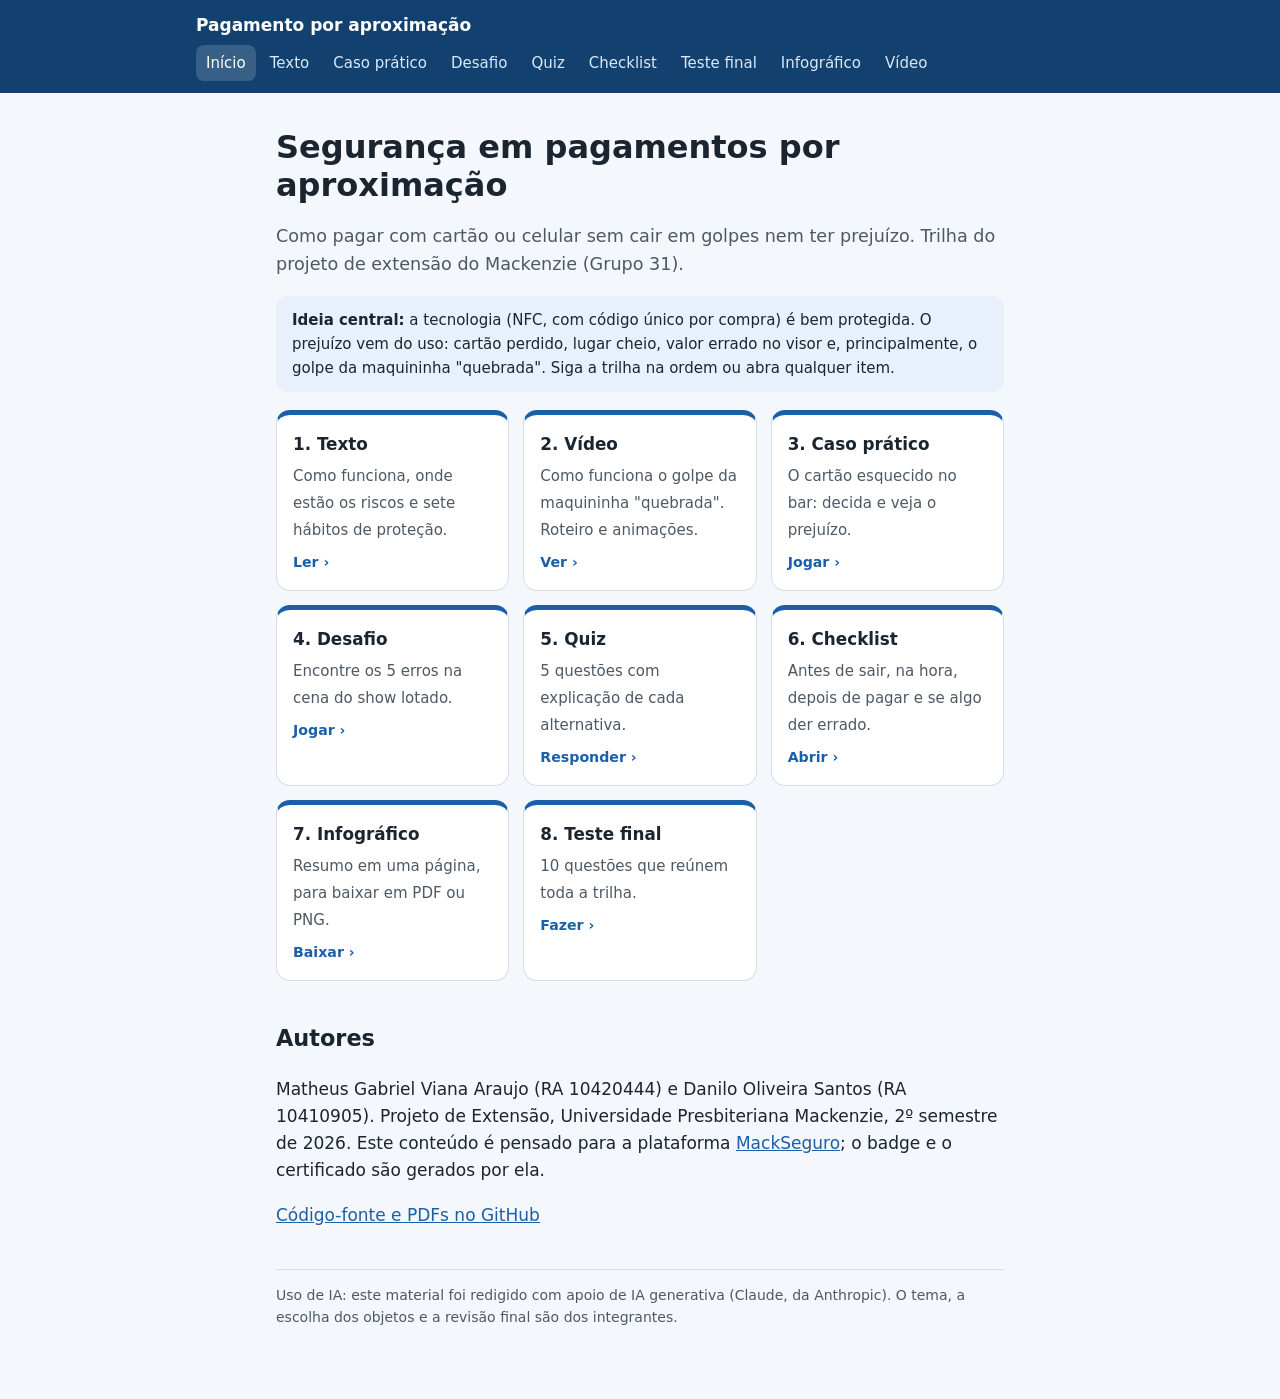
==== docs/index.html @ b58b91a3 "Entrega parcial Etapa 2: site no GitHub Pages, plano de progresso e respostas do formulário - docs/:" ====
<!doctype html>
<html lang="pt-BR">
<head>
<meta charset="utf-8">
<meta name="viewport" content="width=device-width, initial-scale=1">
<title>Início | Pagamento por aproximação</title>
<link rel="stylesheet" href="assets/style.css">
</head>
<body>
<a class="skip" href="#c">Ir para o conteúdo</a>
<header id="topo"></header>
<main id="c">
<h1>Segurança em pagamentos por aproximação</h1>
<p class="lead">Como pagar com cartão ou celular sem cair em golpes nem ter prejuízo. Trilha do projeto de extensão do Mackenzie (Grupo 31).</p>
<p class="nota"><b>Ideia central:</b> a tecnologia (NFC, com código único por compra) é bem protegida. O prejuízo vem do uso: cartão perdido, lugar cheio, valor errado no visor e, principalmente, o golpe da maquininha "quebrada". Siga a trilha na ordem ou abra qualquer item.</p>
<div class="grid">
<a class="tile" href="texto.html"><b>1. Texto</b><span>Como funciona, onde estão os riscos e sete hábitos de proteção.</span><small>Ler ›</small></a>
<a class="tile" href="video.html"><b>2. Vídeo</b><span>Como funciona o golpe da maquininha "quebrada". Roteiro e animações.</span><small>Ver ›</small></a>
<a class="tile" href="caso-pratico.html"><b>3. Caso prático</b><span>O cartão esquecido no bar: decida e veja o prejuízo.</span><small>Jogar ›</small></a>
<a class="tile" href="desafio.html"><b>4. Desafio</b><span>Encontre os 5 erros na cena do show lotado.</span><small>Jogar ›</small></a>
<a class="tile" href="quiz.html"><b>5. Quiz</b><span>5 questões com explicação de cada alternativa.</span><small>Responder ›</small></a>
<a class="tile" href="checklist.html"><b>6. Checklist</b><span>Antes de sair, na hora, depois de pagar e se algo der errado.</span><small>Abrir ›</small></a>
<a class="tile" href="infografico.html"><b>7. Infográfico</b><span>Resumo em uma página, para baixar em PDF ou PNG.</span><small>Baixar ›</small></a>
<a class="tile" href="teste-final.html"><b>8. Teste final</b><span>10 questões que reúnem toda a trilha.</span><small>Fazer ›</small></a>
</div>
<h2>Autores</h2>
<p>Matheus Gabriel Viana Araujo (RA 10420444) e Danilo Oliveira Santos (RA 10410905). Projeto de Extensão, Universidade Presbiteriana Mackenzie, 2º semestre de 2026. Este conteúdo é pensado para a plataforma <a href="https://mackseguro.vercel.app/">MackSeguro</a>; o badge e o certificado são gerados por ela.</p>
<p><a href="https://github.com/araujoviana/seguranca-ext">Código-fonte e PDFs no GitHub</a></p>
<p class="ia">Uso de IA: este material foi redigido com apoio de IA generativa (Claude, da Anthropic). O tema, a escolha dos objetos e a revisão final são dos integrantes.</p>
</main>
<script src="assets/nav.js"></script>
</body>
</html>
---- docs/assets/style.css ----
:root {
  --azul: #1b5fa8; --azul-esc: #12406f; --azul-claro: #e8f1fb;
  --verde: #187a4f; --verde-claro: #e3f4eb;
  --verm: #b8321f; --verm-claro: #fdebe8;
  --amar: #f5b700; --amar-claro: #fff4cf;
  --texto: #1b2530; --suave: #4d5965; --fundo: #f4f7fb; --card: #fff; --borda: #d5dde6;
}
@media (prefers-color-scheme: dark) {
  :root { --azul: #6aa9ec; --azul-esc: #0d2a49; --azul-claro: #14263a;
    --verde: #4fc58e; --verde-claro: #12291f; --verm: #ff8a78; --verm-claro: #3a1a16;
    --amar: #f5b700; --amar-claro: #3a3012; --texto: #e8edf2; --suave: #aab5c0;
    --fundo: #0f151b; --card: #18212a; --borda: #2c3945; }
}
* { box-sizing: border-box; }
body { margin: 0; font: 17px/1.6 system-ui, -apple-system, "Segoe UI", Roboto, "Noto Sans", sans-serif;
  color: var(--texto); background: var(--fundo); }
a { color: var(--azul); }
:focus-visible { outline: 3px solid var(--amar); outline-offset: 2px; }
.skip { position: absolute; left: -999px; } .skip:focus { left: 8px; top: 8px; background: #fff; color: #000; padding: 8px; z-index: 9; }
#topo { background: var(--azul-esc); color: #fff; }
#topo .in { max-width: 920px; margin: 0 auto; padding: 12px 16px; display: flex; flex-wrap: wrap; gap: 6px 14px; align-items: center; }
#topo .marca { font-weight: 700; color: #fff; text-decoration: none; margin-right: auto; }
#topo nav { display: flex; flex-wrap: wrap; gap: 2px 4px; }
#topo nav a { color: #dbe8f7; text-decoration: none; padding: 6px 10px; border-radius: 8px; font-size: 15px; }
#topo nav a:hover, #topo nav a[aria-current] { background: rgba(255,255,255,.16); color: #fff; }
main { max-width: 760px; margin: 0 auto; padding: 28px 16px 56px; }
h1 { font-size: 2rem; line-height: 1.2; margin: .2em 0 .4em; }
h2 { font-size: 1.4rem; margin-top: 1.8em; }
.lead { font-size: 1.1rem; color: var(--suave); }
.card { background: var(--card); border: 1px solid var(--borda); border-radius: 14px; padding: 18px 20px; margin: 16px 0; }
.nota { background: var(--azul-claro); border-radius: 12px; padding: 12px 16px; font-size: 15px; }
.ia { font-size: 14px; color: var(--suave); border-top: 1px solid var(--borda); margin-top: 40px; padding-top: 14px; }
.btn { display: inline-block; font: inherit; font-weight: 600; background: var(--azul); color: #fff; border: 0; border-radius: 10px;
  padding: 11px 18px; cursor: pointer; text-decoration: none; min-height: 44px; }
.dark-fix .btn, .btn { color: #fff; }
@media (prefers-color-scheme: dark) { .btn { background: #2d6fb8; } }
.btn.sec { background: transparent; color: var(--azul); border: 2px solid var(--azul); }
.btn[disabled] { opacity: .5; cursor: not-allowed; }
.grid { display: grid; grid-template-columns: repeat(auto-fill, minmax(230px, 1fr)); gap: 14px; margin: 18px 0; }
.grid a.tile { display: block; background: var(--card); border: 1px solid var(--borda); border-radius: 14px; padding: 16px;
  text-decoration: none; color: var(--texto); border-top: 5px solid var(--azul); }
.grid a.tile:hover { border-color: var(--azul); }
.tile b { display: block; font-size: 1.05rem; margin-bottom: 4px; } .tile span { color: var(--suave); font-size: 15px; }
.tile small { display: block; margin-top: 8px; color: var(--azul); font-weight: 600; }
/* opções de quiz */
.opcoes { list-style: none; padding: 0; margin: 14px 0; display: grid; gap: 10px; }
.opcao { display: flex; gap: 12px; width: 100%; text-align: left; font: inherit; color: inherit; background: var(--card);
  border: 2px solid var(--borda); border-radius: 12px; padding: 12px 14px; cursor: pointer; min-height: 48px; }
.opcao:hover:not([disabled]) { border-color: var(--azul); }
.opcao .l { font-weight: 700; flex: none; width: 1.6em; }
.opcao.certa { border-color: var(--verde); background: var(--verde-claro); }
.opcao.errada { border-color: var(--verm); background: var(--verm-claro); }
.opcao.sel { border-color: var(--azul); }
.expl { font-size: 15px; margin: 6px 0 0 2.4em; color: var(--suave); }
.expl b { color: var(--texto); }
.prog { height: 8px; background: var(--borda); border-radius: 8px; overflow: hidden; margin: 10px 0 20px; }
.prog i { display: block; height: 100%; background: var(--azul); width: 0; transition: width .3s; }
@media (prefers-reduced-motion: reduce) { .prog i { transition: none; } }
.placar { text-align: center; } .placar .n { font-size: 3rem; font-weight: 800; color: var(--azul); }
.meter { background: var(--verm-claro); border: 1px solid var(--verm); border-radius: 12px; padding: 8px 14px; font-weight: 700; display: flex; justify-content: space-between; }
.meter.ok { background: var(--verde-claro); border-color: var(--verde); }
.cena p { margin: 0 0 14px; }
.cena .alvo { padding: 1px 3px; border-radius: 6px; cursor: pointer; border-bottom: 2px dashed var(--azul); }
.cena .alvo:hover { background: var(--azul-claro); }
.cena .alvo[aria-pressed="true"] { background: var(--amar-claro); border-bottom-color: var(--amar); box-shadow: 0 0 0 2px var(--amar); }
.cena .alvo.acerto { background: var(--verde-claro); border-bottom: 2px solid var(--verde); box-shadow: none; }
.cena .alvo.falso { background: var(--verm-claro); border-bottom: 2px solid var(--verm); box-shadow: none; }
.cena .alvo.perdeu { background: var(--amar-claro); border-bottom: 2px solid var(--amar); box-shadow: none; }
.fb { border-left: 5px solid var(--azul); background: var(--card); padding: 10px 14px; border-radius: 0 10px 10px 0; margin: 10px 0; font-size: 15.5px; }
.fb.ok { border-color: var(--verde); } .fb.no { border-color: var(--verm); }
.checklist li { list-style: none; margin: 0 0 10px -1.4em; }
.checklist label { display: flex; gap: 12px; align-items: flex-start; cursor: pointer; }
.checklist input { width: 22px; height: 22px; margin-top: 4px; flex: none; accent-color: var(--verde); }
.checklist input:checked + span { color: var(--suave); text-decoration: line-through; }
.fontes li { font-size: 14.5px; margin-bottom: 6px; }
video { width: 100%; border-radius: 12px; background: #000; }
.sr { position: absolute; left: -9999px; }
@media print { #topo, .btn { display: none; } body { background: #fff; color: #000; } }
main { overflow-wrap: anywhere; }
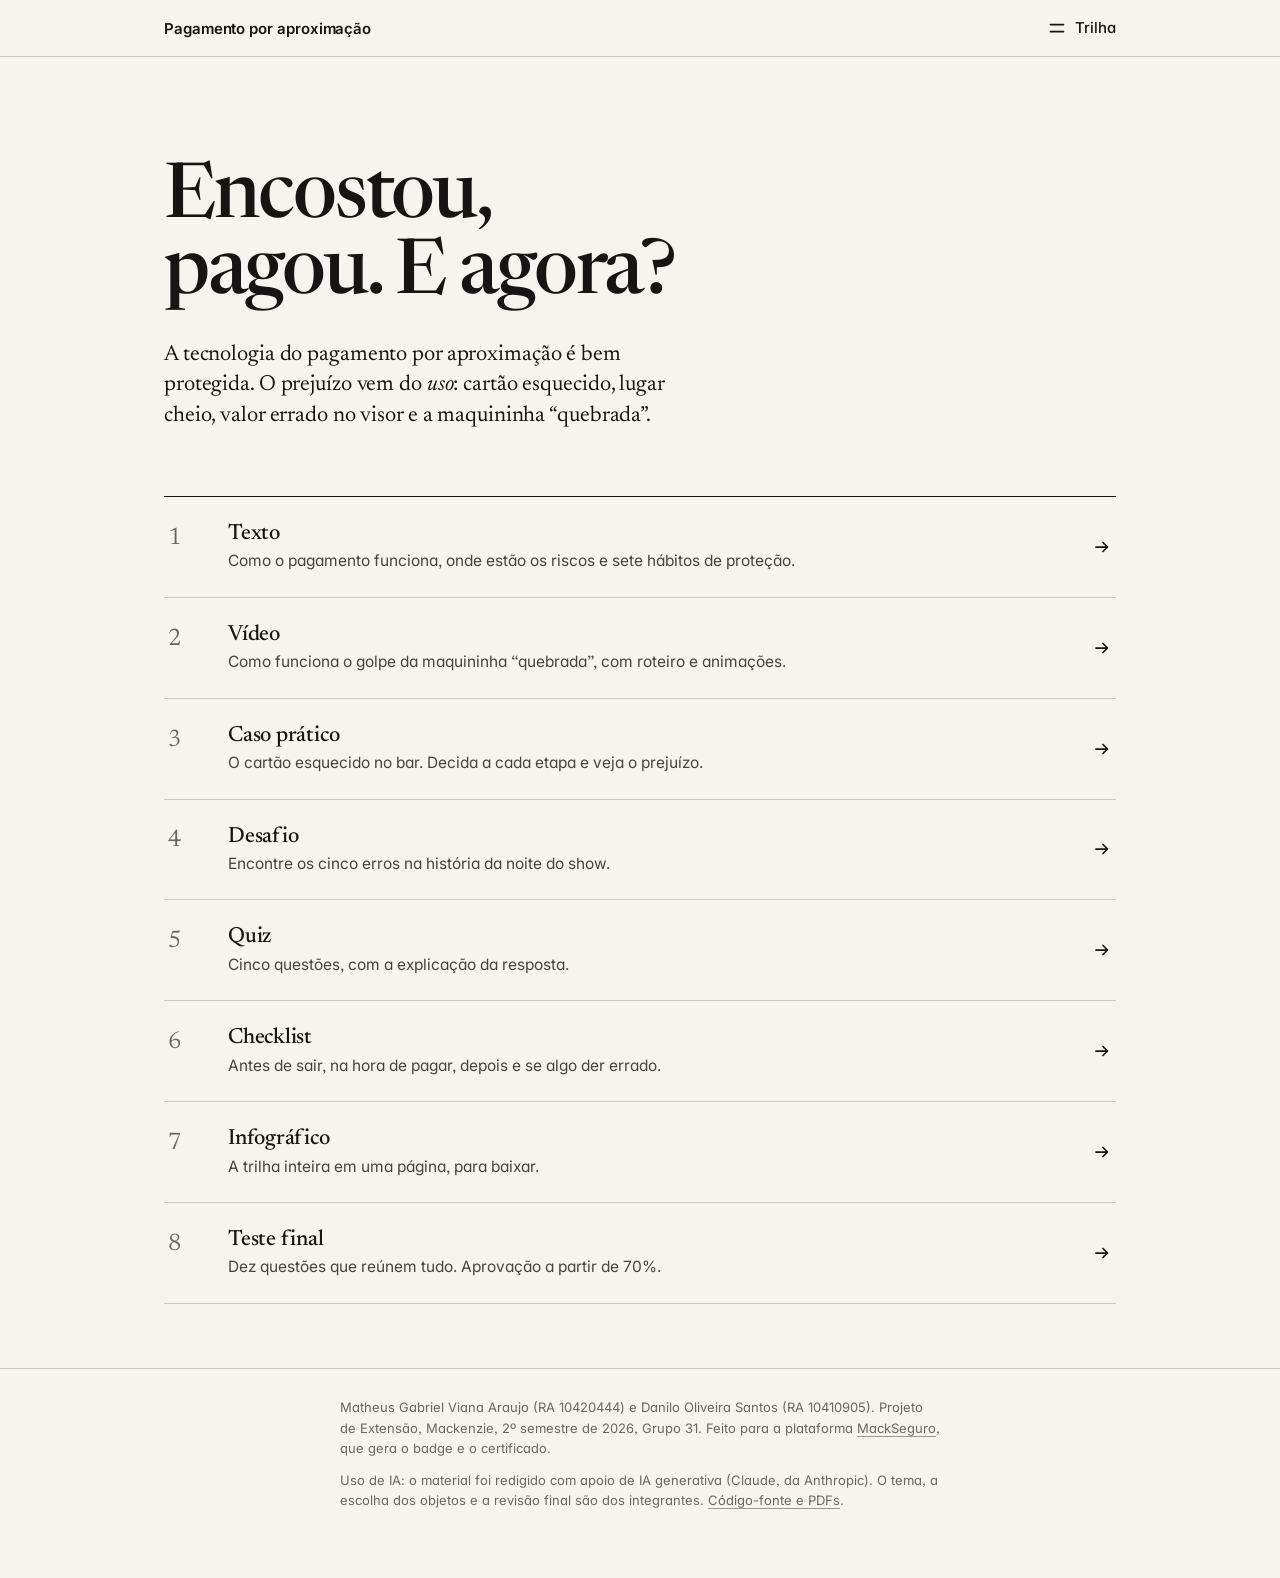
==== commit 0e84b5ab: "Redesign do site: monocromático, nova tipografia, diagramas no caso prático e players reescritos Cas" ====
--- a/docs/index.html
+++ b/docs/index.html
@@ -3,30 +3,32 @@
 <head>
 <meta charset="utf-8">
 <meta name="viewport" content="width=device-width, initial-scale=1">
+<meta name="color-scheme" content="light">
+<meta name="theme-color" content="#f6f4ef">
 <title>Início | Pagamento por aproximação</title>
+<link rel="preconnect" href="https://fonts.googleapis.com">
+<link rel="preconnect" href="https://fonts.gstatic.com" crossorigin>
+<link href="https://fonts.googleapis.com/css2?family=Inter:wght@400;500;600&family=Newsreader:ital,opsz,wght@0,6..72,400..600;1,6..72,400..600&display=swap" rel="stylesheet">
 <link rel="stylesheet" href="assets/style.css">
 </head>
 <body>
 <a class="skip" href="#c">Ir para o conteúdo</a>
 <header id="topo"></header>
-<main id="c">
-<h1>Segurança em pagamentos por aproximação</h1>
-<p class="lead">Como pagar com cartão ou celular sem cair em golpes nem ter prejuízo. Trilha do projeto de extensão do Mackenzie (Grupo 31).</p>
-<p class="nota"><b>Ideia central:</b> a tecnologia (NFC, com código único por compra) é bem protegida. O prejuízo vem do uso: cartão perdido, lugar cheio, valor errado no visor e, principalmente, o golpe da maquininha "quebrada". Siga a trilha na ordem ou abra qualquer item.</p>
-<div class="grid">
-<a class="tile" href="texto.html"><b>1. Texto</b><span>Como funciona, onde estão os riscos e sete hábitos de proteção.</span><small>Ler ›</small></a>
-<a class="tile" href="video.html"><b>2. Vídeo</b><span>Como funciona o golpe da maquininha "quebrada". Roteiro e animações.</span><small>Ver ›</small></a>
-<a class="tile" href="caso-pratico.html"><b>3. Caso prático</b><span>O cartão esquecido no bar: decida e veja o prejuízo.</span><small>Jogar ›</small></a>
-<a class="tile" href="desafio.html"><b>4. Desafio</b><span>Encontre os 5 erros na cena do show lotado.</span><small>Jogar ›</small></a>
-<a class="tile" href="quiz.html"><b>5. Quiz</b><span>5 questões com explicação de cada alternativa.</span><small>Responder ›</small></a>
-<a class="tile" href="checklist.html"><b>6. Checklist</b><span>Antes de sair, na hora, depois de pagar e se algo der errado.</span><small>Abrir ›</small></a>
-<a class="tile" href="infografico.html"><b>7. Infográfico</b><span>Resumo em uma página, para baixar em PDF ou PNG.</span><small>Baixar ›</small></a>
-<a class="tile" href="teste-final.html"><b>8. Teste final</b><span>10 questões que reúnem toda a trilha.</span><small>Fazer ›</small></a>
-</div>
-<h2>Autores</h2>
-<p>Matheus Gabriel Viana Araujo (RA 10420444) e Danilo Oliveira Santos (RA 10410905). Projeto de Extensão, Universidade Presbiteriana Mackenzie, 2º semestre de 2026. Este conteúdo é pensado para a plataforma <a href="https://mackseguro.vercel.app/">MackSeguro</a>; o badge e o certificado são gerados por ela.</p>
-<p><a href="https://github.com/araujoviana/seguranca-ext">Código-fonte e PDFs no GitHub</a></p>
-<p class="ia">Uso de IA: este material foi redigido com apoio de IA generativa (Claude, da Anthropic). O tema, a escolha dos objetos e a revisão final são dos integrantes.</p>
+<main id="c" class="larga">
+<section class="capa">
+<h1>Encostou, pagou. E agora?</h1>
+<p class="tese">A tecnologia do pagamento por aproximação é bem protegida. O prejuízo vem do <em>uso</em>: cartão esquecido, lugar cheio, valor errado no visor e a maquininha “quebrada”.</p>
+</section>
+<ol class="lista-trilha" aria-label="Trilha">
+<li><a href="texto.html"><span class="n">1</span><span><b>Texto</b><span class="d">Como o pagamento funciona, onde estão os riscos e sete hábitos de proteção.</span></span><svg class="ic" viewBox="0 0 20 20" width="20" height="20" fill="none" stroke="currentColor" stroke-width="1.75" stroke-linecap="round" stroke-linejoin="round" aria-hidden="true"><path d="M4 10h11M11 5.5l4.5 4.5-4.5 4.5"/></svg></a></li>
+<li><a href="video.html"><span class="n">2</span><span><b>Vídeo</b><span class="d">Como funciona o golpe da maquininha “quebrada”, com roteiro e animações.</span></span><svg class="ic" viewBox="0 0 20 20" width="20" height="20" fill="none" stroke="currentColor" stroke-width="1.75" stroke-linecap="round" stroke-linejoin="round" aria-hidden="true"><path d="M4 10h11M11 5.5l4.5 4.5-4.5 4.5"/></svg></a></li>
+<li><a href="caso-pratico.html"><span class="n">3</span><span><b>Caso prático</b><span class="d">O cartão esquecido no bar. Decida a cada etapa e veja o prejuízo.</span></span><svg class="ic" viewBox="0 0 20 20" width="20" height="20" fill="none" stroke="currentColor" stroke-width="1.75" stroke-linecap="round" stroke-linejoin="round" aria-hidden="true"><path d="M4 10h11M11 5.5l4.5 4.5-4.5 4.5"/></svg></a></li>
+<li><a href="desafio.html"><span class="n">4</span><span><b>Desafio</b><span class="d">Encontre os cinco erros na história da noite do show.</span></span><svg class="ic" viewBox="0 0 20 20" width="20" height="20" fill="none" stroke="currentColor" stroke-width="1.75" stroke-linecap="round" stroke-linejoin="round" aria-hidden="true"><path d="M4 10h11M11 5.5l4.5 4.5-4.5 4.5"/></svg></a></li>
+<li><a href="quiz.html"><span class="n">5</span><span><b>Quiz</b><span class="d">Cinco questões, com a explicação da resposta.</span></span><svg class="ic" viewBox="0 0 20 20" width="20" height="20" fill="none" stroke="currentColor" stroke-width="1.75" stroke-linecap="round" stroke-linejoin="round" aria-hidden="true"><path d="M4 10h11M11 5.5l4.5 4.5-4.5 4.5"/></svg></a></li>
+<li><a href="checklist.html"><span class="n">6</span><span><b>Checklist</b><span class="d">Antes de sair, na hora de pagar, depois e se algo der errado.</span></span><svg class="ic" viewBox="0 0 20 20" width="20" height="20" fill="none" stroke="currentColor" stroke-width="1.75" stroke-linecap="round" stroke-linejoin="round" aria-hidden="true"><path d="M4 10h11M11 5.5l4.5 4.5-4.5 4.5"/></svg></a></li>
+<li><a href="infografico.html"><span class="n">7</span><span><b>Infográfico</b><span class="d">A trilha inteira em uma página, para baixar.</span></span><svg class="ic" viewBox="0 0 20 20" width="20" height="20" fill="none" stroke="currentColor" stroke-width="1.75" stroke-linecap="round" stroke-linejoin="round" aria-hidden="true"><path d="M4 10h11M11 5.5l4.5 4.5-4.5 4.5"/></svg></a></li>
+<li><a href="teste-final.html"><span class="n">8</span><span><b>Teste final</b><span class="d">Dez questões que reúnem tudo. Aprovação a partir de 70%.</span></span><svg class="ic" viewBox="0 0 20 20" width="20" height="20" fill="none" stroke="currentColor" stroke-width="1.75" stroke-linecap="round" stroke-linejoin="round" aria-hidden="true"><path d="M4 10h11M11 5.5l4.5 4.5-4.5 4.5"/></svg></a></li>
+</ol>
 </main>
 <script src="assets/nav.js"></script>
 </body>
--- a/docs/assets/style.css
+++ b/docs/assets/style.css
@@ -1,79 +1,272 @@
+/* Linguagem visual: papel e tinta. Uma escala de cinzas quentes, nenhuma cor de acento.
+   Certo e errado se distinguem por forma (traço cheio, tracejado, inversão) e por texto, nunca por cor. */
 :root {
-  --azul: #1b5fa8; --azul-esc: #12406f; --azul-claro: #e8f1fb;
-  --verde: #187a4f; --verde-claro: #e3f4eb;
-  --verm: #b8321f; --verm-claro: #fdebe8;
-  --amar: #f5b700; --amar-claro: #fff4cf;
-  --texto: #1b2530; --suave: #4d5965; --fundo: #f4f7fb; --card: #fff; --borda: #d5dde6;
-}
-@media (prefers-color-scheme: dark) {
-  :root { --azul: #6aa9ec; --azul-esc: #0d2a49; --azul-claro: #14263a;
-    --verde: #4fc58e; --verde-claro: #12291f; --verm: #ff8a78; --verm-claro: #3a1a16;
-    --amar: #f5b700; --amar-claro: #3a3012; --texto: #e8edf2; --suave: #aab5c0;
-    --fundo: #0f151b; --card: #18212a; --borda: #2c3945; }
+  --papel: #f6f4ef; --papel-2: #ece9e2; --papel-3: #e1ddd4;
+  --tinta: #161513; --tinta-2: #46433d; --tinta-3: #6b675f;
+  --fio: #cdc9bf; --fio-2: #9d988d;
+  --serif: "Newsreader", "Iowan Old Style", "Palatino Linotype", Georgia, serif;
+  --sans: "Inter", system-ui, -apple-system, "Segoe UI", sans-serif;
+  --medida: 40rem; --larga: 62rem;
+  --ease: cubic-bezier(.16, 1, .3, 1);
+  color-scheme: light;
 }
 * { box-sizing: border-box; }
-body { margin: 0; font: 17px/1.6 system-ui, -apple-system, "Segoe UI", Roboto, "Noto Sans", sans-serif;
-  color: var(--texto); background: var(--fundo); }
-a { color: var(--azul); }
-:focus-visible { outline: 3px solid var(--amar); outline-offset: 2px; }
-.skip { position: absolute; left: -999px; } .skip:focus { left: 8px; top: 8px; background: #fff; color: #000; padding: 8px; z-index: 9; }
-#topo { background: var(--azul-esc); color: #fff; }
-#topo .in { max-width: 920px; margin: 0 auto; padding: 12px 16px; display: flex; flex-wrap: wrap; gap: 6px 14px; align-items: center; }
-#topo .marca { font-weight: 700; color: #fff; text-decoration: none; margin-right: auto; }
-#topo nav { display: flex; flex-wrap: wrap; gap: 2px 4px; }
-#topo nav a { color: #dbe8f7; text-decoration: none; padding: 6px 10px; border-radius: 8px; font-size: 15px; }
-#topo nav a:hover, #topo nav a[aria-current] { background: rgba(255,255,255,.16); color: #fff; }
-main { max-width: 760px; margin: 0 auto; padding: 28px 16px 56px; }
-h1 { font-size: 2rem; line-height: 1.2; margin: .2em 0 .4em; }
-h2 { font-size: 1.4rem; margin-top: 1.8em; }
-.lead { font-size: 1.1rem; color: var(--suave); }
-.card { background: var(--card); border: 1px solid var(--borda); border-radius: 14px; padding: 18px 20px; margin: 16px 0; }
-.nota { background: var(--azul-claro); border-radius: 12px; padding: 12px 16px; font-size: 15px; }
-.ia { font-size: 14px; color: var(--suave); border-top: 1px solid var(--borda); margin-top: 40px; padding-top: 14px; }
-.btn { display: inline-block; font: inherit; font-weight: 600; background: var(--azul); color: #fff; border: 0; border-radius: 10px;
-  padding: 11px 18px; cursor: pointer; text-decoration: none; min-height: 44px; }
-.dark-fix .btn, .btn { color: #fff; }
-@media (prefers-color-scheme: dark) { .btn { background: #2d6fb8; } }
-.btn.sec { background: transparent; color: var(--azul); border: 2px solid var(--azul); }
-.btn[disabled] { opacity: .5; cursor: not-allowed; }
-.grid { display: grid; grid-template-columns: repeat(auto-fill, minmax(230px, 1fr)); gap: 14px; margin: 18px 0; }
-.grid a.tile { display: block; background: var(--card); border: 1px solid var(--borda); border-radius: 14px; padding: 16px;
-  text-decoration: none; color: var(--texto); border-top: 5px solid var(--azul); }
-.grid a.tile:hover { border-color: var(--azul); }
-.tile b { display: block; font-size: 1.05rem; margin-bottom: 4px; } .tile span { color: var(--suave); font-size: 15px; }
-.tile small { display: block; margin-top: 8px; color: var(--azul); font-weight: 600; }
-/* opções de quiz */
-.opcoes { list-style: none; padding: 0; margin: 14px 0; display: grid; gap: 10px; }
-.opcao { display: flex; gap: 12px; width: 100%; text-align: left; font: inherit; color: inherit; background: var(--card);
-  border: 2px solid var(--borda); border-radius: 12px; padding: 12px 14px; cursor: pointer; min-height: 48px; }
-.opcao:hover:not([disabled]) { border-color: var(--azul); }
-.opcao .l { font-weight: 700; flex: none; width: 1.6em; }
-.opcao.certa { border-color: var(--verde); background: var(--verde-claro); }
-.opcao.errada { border-color: var(--verm); background: var(--verm-claro); }
-.opcao.sel { border-color: var(--azul); }
-.expl { font-size: 15px; margin: 6px 0 0 2.4em; color: var(--suave); }
-.expl b { color: var(--texto); }
-.prog { height: 8px; background: var(--borda); border-radius: 8px; overflow: hidden; margin: 10px 0 20px; }
-.prog i { display: block; height: 100%; background: var(--azul); width: 0; transition: width .3s; }
-@media (prefers-reduced-motion: reduce) { .prog i { transition: none; } }
-.placar { text-align: center; } .placar .n { font-size: 3rem; font-weight: 800; color: var(--azul); }
-.meter { background: var(--verm-claro); border: 1px solid var(--verm); border-radius: 12px; padding: 8px 14px; font-weight: 700; display: flex; justify-content: space-between; }
-.meter.ok { background: var(--verde-claro); border-color: var(--verde); }
-.cena p { margin: 0 0 14px; }
-.cena .alvo { padding: 1px 3px; border-radius: 6px; cursor: pointer; border-bottom: 2px dashed var(--azul); }
-.cena .alvo:hover { background: var(--azul-claro); }
-.cena .alvo[aria-pressed="true"] { background: var(--amar-claro); border-bottom-color: var(--amar); box-shadow: 0 0 0 2px var(--amar); }
-.cena .alvo.acerto { background: var(--verde-claro); border-bottom: 2px solid var(--verde); box-shadow: none; }
-.cena .alvo.falso { background: var(--verm-claro); border-bottom: 2px solid var(--verm); box-shadow: none; }
-.cena .alvo.perdeu { background: var(--amar-claro); border-bottom: 2px solid var(--amar); box-shadow: none; }
-.fb { border-left: 5px solid var(--azul); background: var(--card); padding: 10px 14px; border-radius: 0 10px 10px 0; margin: 10px 0; font-size: 15.5px; }
-.fb.ok { border-color: var(--verde); } .fb.no { border-color: var(--verm); }
-.checklist li { list-style: none; margin: 0 0 10px -1.4em; }
-.checklist label { display: flex; gap: 12px; align-items: flex-start; cursor: pointer; }
-.checklist input { width: 22px; height: 22px; margin-top: 4px; flex: none; accent-color: var(--verde); }
-.checklist input:checked + span { color: var(--suave); text-decoration: line-through; }
-.fontes li { font-size: 14.5px; margin-bottom: 6px; }
-video { width: 100%; border-radius: 12px; background: #000; }
+html { -webkit-text-size-adjust: 100%; scrollbar-color: var(--fio-2) var(--papel); }
+body {
+  margin: 0; background: var(--papel); color: var(--tinta);
+  font: 400 1.0625rem/1.65 var(--sans); font-feature-settings: "cv11", "ss03"; font-variant-numeric: lining-nums;
+  -webkit-font-smoothing: antialiased; text-rendering: optimizeLegibility;
+}
+::selection { background: var(--tinta); color: var(--papel); }
+a { color: inherit; text-decoration-thickness: 1px; text-underline-offset: .22em; text-decoration-color: var(--fio-2); }
+a:hover { text-decoration-color: currentColor; }
+:focus-visible { outline: 2px solid var(--tinta); outline-offset: 3px; border-radius: 2px; }
+[tabindex="-1"]:focus { outline: 0; }
+button { font: inherit; color: inherit; }
+img, svg, video { max-width: 100%; display: block; }
+.ic { flex: none; }
+.skip { position: absolute; left: -999px; } .skip:focus { left: 8px; top: 8px; background: var(--tinta); color: var(--papel); padding: 8px 12px; z-index: 30; }
 .sr { position: absolute; left: -9999px; }
-@media print { #topo, .btn { display: none; } body { background: #fff; color: #000; } }
-main { overflow-wrap: anywhere; }
+
+/* Cabeçalho: camada translúcida, o conteúdo rola por baixo */
+#topo { position: sticky; top: 0; z-index: 20; background: color-mix(in srgb, var(--papel) 86%, transparent);
+  -webkit-backdrop-filter: blur(14px) saturate(1.2); backdrop-filter: blur(14px) saturate(1.2); border-bottom: 1px solid var(--fio); }
+#topo .in { max-width: var(--larga); margin: 0 auto; padding: 0 20px; height: 56px; display: flex; align-items: center; gap: 16px; }
+#topo .marca { font: 600 .9375rem/1 var(--sans); letter-spacing: -.005em; text-decoration: none; margin-right: auto; white-space: nowrap; }
+#topo .passo { white-space: nowrap; font-size: .8125rem; color: var(--tinta-3); font-variant-numeric: tabular-nums; }
+.menu { position: relative; }
+.menu summary { list-style: none; cursor: pointer; display: flex; align-items: center; gap: 8px; min-height: 44px; padding: 0 12px; margin-right: -12px;
+  font-size: .9375rem; font-weight: 500; border-radius: 8px; user-select: none; }
+.menu summary::-webkit-details-marker { display: none; }
+.menu summary:hover { background: var(--papel-2); }
+.menu nav { position: absolute; right: -8px; top: calc(100% + 6px); width: min(20rem, calc(100vw - 24px)); background: var(--papel);
+  border: 1px solid var(--fio-2); border-radius: 12px; padding: 6px; box-shadow: 0 12px 32px -8px rgba(22,21,19,.22), 0 2px 6px rgba(22,21,19,.08);
+  transform-origin: top right; animation: abrir .22s var(--ease); }
+@keyframes abrir { from { opacity: 0; transform: scale(.96) translateY(-4px); } }
+.menu ol { list-style: none; margin: 0; padding: 0; }
+.menu a { display: flex; align-items: baseline; gap: 14px; padding: 11px 12px; min-height: 44px; border-radius: 8px; text-decoration: none; font-size: 1rem; }
+.menu a:hover { background: var(--papel-2); }
+.menu a[aria-current] { background: var(--tinta); color: var(--papel); }
+.menu .n { font: 500 .875rem var(--serif); width: 1.2em; opacity: .7; font-variant-numeric: tabular-nums; }
+
+/* Leitura */
+main { max-width: var(--medida); margin: 0 auto; padding: 56px 20px 40px; overflow-wrap: break-word; animation: subir .5s var(--ease); }
+main.larga { max-width: var(--larga); }
+@keyframes subir { from { opacity: 0; transform: translateY(8px); } }
+h1, h2, h3 { font-family: var(--serif); font-weight: 500; text-wrap: balance; }
+h1 { font-size: clamp(2.25rem, 7vw, 3.5rem); line-height: 1.05; letter-spacing: -.025em; margin: 0 0 .5em; font-optical-sizing: auto; }
+h2 { font-size: 1.75rem; line-height: 1.15; letter-spacing: -.015em; margin: 2.4em 0 .6em; }
+h3 { font-size: 1.25rem; line-height: 1.25; letter-spacing: -.005em; margin: 2em 0 .5em; }
+.lead, h1 + p { font-size: 1.1875rem; line-height: 1.55; color: var(--tinta-2); max-width: 36rem; text-wrap: pretty; }
+p, li { text-wrap: pretty; }
+.texto h1 + p, .checklist h1 + p { font-size: inherit; line-height: inherit; color: inherit; max-width: none; }
+@media (max-width: 480px) { #topo .passo { display: none; } }
+code { font: .9em ui-monospace, "SF Mono", Menlo, monospace; background: var(--papel-2); padding: .1em .35em; border-radius: 4px; }
+hr { border: 0; border-top: 1px solid var(--fio); margin: 2.5em 0; }
+
+/* Botões */
+.btn { display: inline-flex; align-items: center; justify-content: center; gap: 10px; min-height: 48px; padding: 0 22px; border: 1px solid var(--tinta);
+  border-radius: 999px; background: var(--tinta); color: var(--papel); font-weight: 500; font-size: 1rem; text-decoration: none; cursor: pointer;
+  transition: transform .12s var(--ease), background .15s, color .15s; }
+.btn:hover { background: var(--tinta-2); border-color: var(--tinta-2); }
+.btn:active { transform: scale(.97); }
+.btn.sec { background: transparent; color: var(--tinta); }
+.btn.sec:hover { background: var(--papel-2); border-color: var(--tinta); }
+.btn[disabled] { opacity: .4; cursor: not-allowed; transform: none; }
+.acoes { display: flex; flex-wrap: wrap; gap: 10px; margin: 24px 0; }
+
+/* Navegação anterior/próximo */
+.pager { display: grid; grid-template-columns: 1fr 1fr; gap: 12px; margin-top: 72px; padding-top: 24px; border-top: 1px solid var(--fio); }
+.pager a { display: flex; align-items: center; gap: 14px; min-height: 64px; padding: 12px 16px; border: 1px solid var(--fio); border-radius: 14px; text-decoration: none;
+  font: 500 1.0625rem/1.25 var(--serif); transition: border-color .15s, background .15s, transform .12s var(--ease); }
+.pager a:hover { border-color: var(--tinta); background: var(--papel-2); }
+.pager a:active { transform: scale(.985); }
+.pager small { display: block; font: 400 .75rem var(--sans); color: var(--tinta-3); margin-bottom: 2px; }
+.pager .prox { justify-content: space-between; grid-column: 2; text-align: left; }
+.pager .ant { grid-column: 1; }
+
+#rodape { border-top: 1px solid var(--fio); margin-top: 24px; }
+#rodape .in { max-width: var(--medida); margin: 0 auto; padding: 28px 20px 56px; font-size: .8125rem; line-height: 1.6; color: var(--tinta-3); }
+#rodape p { margin: 0 0 .8em; }
+
+/* Início */
+.capa { padding: 24px 0 8px; }
+.capa h1 { font-size: clamp(2.5rem, 9vw, 4.75rem); line-height: 1; letter-spacing: -.03em; max-width: 14ch; margin-bottom: .35em; }
+.tese { font: 400 1.375rem/1.4 var(--serif); letter-spacing: -.005em; color: var(--tinta); max-width: 34rem; margin: 0; text-wrap: pretty; }
+.tese em { font-style: italic; }
+.lista-trilha { list-style: none; margin: 56px 0 0; padding: 0; border-top: 1px solid var(--tinta); counter-reset: t; }
+.lista-trilha li { border-bottom: 1px solid var(--fio); }
+.lista-trilha a { display: grid; grid-template-columns: 2.25rem 1fr auto; align-items: center; gap: 4px 12px; padding: 20px 4px; text-decoration: none; min-height: 72px;
+  transition: background .15s, padding .25s var(--ease); }
+.lista-trilha a:hover { background: var(--papel-2); padding-left: 12px; padding-right: 12px; }
+.lista-trilha .n { font: 400 1.5rem/1 var(--serif); color: var(--tinta-3); font-variant-numeric: tabular-nums; align-self: start; padding-top: .2em; }
+.lista-trilha b { display: block; font: 500 1.375rem/1.2 var(--serif); letter-spacing: -.01em; }
+.lista-trilha span.d { display: block; color: var(--tinta-2); font-size: .9688rem; line-height: 1.45; margin-top: 3px; }
+.lista-trilha .ic { transition: transform .25s var(--ease); }
+.lista-trilha a:hover .ic { transform: translateX(4px); }
+
+/* Texto longo (gerado por pandoc) */
+.texto ol, .texto ul { padding-left: 0; list-style: none; }
+.texto ol { counter-reset: p; }
+.texto ol > li { counter-increment: p; position: relative; padding: 0 0 0 2.4rem; margin: 0 0 1em; }
+.texto ol > li::before { content: counter(p); position: absolute; left: 0; top: .08em; width: 1.7rem; height: 1.7rem; border: 1px solid var(--tinta); border-radius: 50%;
+  font: 500 .875rem/1.6rem var(--serif); text-align: center; font-variant-numeric: tabular-nums; }
+.texto h2 + p { margin-top: 0; }
+.mito { margin: 0 0 1.4em; padding: 16px 18px 6px; background: var(--papel-2); border-radius: 12px; }
+.mito .q { font: 500 1.1875rem/1.35 var(--serif); margin: 0 0 .5em; text-decoration: line-through; text-decoration-thickness: 1px; text-decoration-color: var(--tinta-3); }
+.mito p { margin: 0 0 .8em; }
+.mito .q + p::before { content: "Na verdade. "; font-weight: 600; }
+.texto strong { font-weight: 600; }
+details.fontes { margin-top: 2.5em; border-top: 1px solid var(--fio); padding-top: 4px; }
+details.fontes summary { cursor: pointer; font: 500 1.5rem/1.2 var(--serif); padding: 14px 0; list-style: none; display: flex; justify-content: space-between; align-items: center; min-height: 48px; }
+details.fontes summary::-webkit-details-marker { display: none; }
+details.fontes summary::after { content: "+"; font: 300 1.5rem var(--sans); }
+details.fontes[open] summary::after { content: "−"; }
+details.fontes ul { padding: 0 0 8px; }
+details.fontes li { font-size: .875rem; line-height: 1.55; color: var(--tinta-2); margin-bottom: .8em; overflow-wrap: anywhere; }
+
+/* Quiz e teste final */
+.seg { display: flex; gap: 5px; margin: 8px 0 32px; }
+.seg i { flex: 1; height: 4px; border-radius: 2px; background: var(--fio); transition: background .3s; }
+.seg i.f { background: var(--tinta); }
+.seg i.a { background: var(--fio-2); }
+.contagem { font-size: .875rem; color: var(--tinta-3); margin: 0 0 8px; font-variant-numeric: tabular-nums; }
+.pergunta { font: 500 clamp(1.375rem, 4.5vw, 1.75rem)/1.28 var(--serif); letter-spacing: -.012em; margin: 0 0 24px; outline: 0; }
+.opcoes { list-style: none; margin: 0; padding: 0; display: grid; gap: 10px; }
+.opcao { display: grid; grid-template-columns: 1.9rem 1fr 1.5rem; gap: 12px; align-items: start; width: 100%; text-align: left; min-height: 56px; padding: 14px 16px;
+  background: transparent; border: 1px solid var(--fio-2); border-radius: 14px; cursor: pointer; line-height: 1.45;
+  transition: border-color .15s, background .15s, transform .12s var(--ease), opacity .25s; }
+.opcao .l { width: 1.9rem; height: 1.9rem; border: 1px solid currentColor; border-radius: 50%; display: grid; place-items: center; font: 500 .9375rem var(--serif); margin-top: -.15rem; }
+.opcao .sinal { margin-top: .1rem; opacity: 0; }
+.opcao:hover:not([disabled]) { border-color: var(--tinta); background: var(--papel-2); }
+.opcao:active:not([disabled]) { transform: scale(.985); }
+.opcao[disabled] { cursor: default; color: inherit; }
+.opcao.certa { border: 2px solid var(--tinta); padding: 13px 15px; background: var(--papel-2); }
+.opcao.certa .l { background: var(--tinta); color: var(--papel); }
+.opcao.errada { border: 2px dashed var(--tinta); padding: 13px 15px; }
+.opcao.certa .sinal, .opcao.errada .sinal { opacity: 1; }
+.opcao.fora { opacity: .5; }
+.retorno { margin-top: 28px; animation: subir .35s var(--ease); }
+.retorno .tit { font: 500 1.375rem/1.2 var(--serif); margin: 0 0 14px; display: flex; gap: 10px; align-items: center; }
+.retorno dl { margin: 0; border-top: 1px solid var(--fio); }
+.retorno dt { font-size: .8125rem; font-weight: 600; color: var(--tinta-3); padding-top: 14px; }
+.retorno dd { margin: 4px 0 14px; padding-bottom: 14px; border-bottom: 1px solid var(--fio); }
+.retorno dd:last-child { border-bottom: 0; }
+.passo-final { margin-top: 20px; }
+.placar { text-align: left; padding: 8px 0 28px; border-bottom: 1px solid var(--tinta); margin-bottom: 8px; }
+.placar .n { font: 400 clamp(4.5rem, 20vw, 8rem)/1 var(--serif); letter-spacing: -.04em; font-variant-numeric: tabular-nums; }
+.placar .n small { font-size: .38em; color: var(--tinta-3); letter-spacing: 0; }
+.placar .res { font: 500 1.375rem/1.3 var(--serif); margin: 12px 0 4px; }
+.revisao { list-style: none; padding: 0; margin: 0; }
+.revisao li { display: grid; grid-template-columns: 1.5rem 1fr; gap: 12px; padding: 16px 0; border-bottom: 1px solid var(--fio); }
+.revisao small { display: block; color: var(--tinta-3); font-size: .8125rem; margin-top: 4px; }
+.revisao .e .ic { opacity: .9; }
+
+/* Caso prático */
+.medidor { position: sticky; top: 64px; z-index: 5; display: flex; justify-content: space-between; align-items: baseline; gap: 16px; padding: 12px 18px;
+  border: 1px solid var(--tinta); border-radius: 14px; background: var(--papel); transition: background .35s var(--ease), color .35s var(--ease); margin-bottom: 28px; }
+.medidor .v { font: 500 1.75rem/1 var(--serif); font-variant-numeric: tabular-nums; letter-spacing: -.015em; }
+.medidor .r { font-size: .875rem; }
+.medidor.sobe { background: var(--tinta); color: var(--papel); }
+.historia { font: 400 1.1875rem/1.6 var(--serif); margin: 0 0 32px; }
+.etapa-n { font-size: .875rem; color: var(--tinta-3); margin: 0 0 6px; font-variant-numeric: tabular-nums; }
+.etapa h2 { font-size: clamp(1.25rem, 4vw, 1.5rem); line-height: 1.35; letter-spacing: -.01em; margin: 0 0 22px; text-wrap: pretty; }
+.nota-r { margin: 14px 0 0; padding: 14px 16px; border: 1px solid var(--fio-2); border-radius: 12px; font-size: .9688rem; line-height: 1.55; animation: subir .35s var(--ease); }
+.nota-r b { font-weight: 600; }
+.nota-r.cert { border: 2px solid var(--tinta); padding: 13px 15px; }
+.nota-r.erra { border: 2px dashed var(--tinta); padding: 13px 15px; }
+.nota-r.apr { background: var(--papel-2); border-color: var(--papel-2); }
+.nota-r .ic { display: inline; vertical-align: -4px; margin-right: 4px; }
+.diagrama { margin: 32px 0; padding: 20px 4px 4px; border-top: 1px solid var(--fio); }
+.diagrama figcaption { font-size: .8125rem; color: var(--tinta-3); margin: 14px 0 0; line-height: 1.5; }
+.dg { width: 100%; height: auto; overflow: visible; font-family: var(--sans); fill: var(--tinta); }
+.dg text { fill: var(--tinta); }
+.dg .m { fill: var(--tinta-3); }
+.dg .t { font: 500 15px var(--sans); }
+.dg .g { font: 500 22px var(--serif); font-variant-numeric: tabular-nums; }
+.dg .p { font: 400 13px var(--sans); fill: var(--tinta-3); }
+.dg .barra { fill: var(--tinta); }
+.dg .barra.o { fill: var(--fio-2); }
+.dg .linha { stroke: var(--tinta); stroke-width: 1.5; fill: none; }
+.dg .fina { stroke: var(--fio-2); stroke-width: 1; fill: none; }
+.dg .trace { stroke: var(--tinta); stroke-width: 1.25; stroke-dasharray: 4 4; fill: none; }
+.dg .caixa { fill: var(--papel); stroke: var(--tinta); stroke-width: 1.5; }
+.dg .caixa.cheia { fill: var(--tinta); }
+.dg .caixa.cheia text { fill: var(--papel); }
+.dg .caixa.pale { stroke: var(--fio-2); }
+.dg .caixa.pale text { fill: var(--tinta-3); }
+.dg .ponto { fill: var(--tinta); }
+.dg .ponto.v { fill: var(--papel); stroke: var(--tinta); stroke-width: 1.5; }
+.dg .seta { fill: var(--tinta); }
+.dg .barra-anim { transform-box: fill-box; transform-origin: left center; animation: cresce .7s var(--ease) both; }
+@keyframes cresce { from { transform: scaleX(0); } }
+
+/* Desafio */
+.cena { font: 400 1.25rem/1.75 var(--serif); }
+.cena p { margin: 0 0 1.1em; }
+.alvo { cursor: pointer; border-radius: 2px; box-decoration-break: clone; -webkit-box-decoration-break: clone; text-decoration: underline; text-decoration-style: dotted;
+  text-decoration-thickness: 1.5px; text-underline-offset: .22em; }
+.alvo:hover { background: var(--papel-3); }
+.alvo[aria-pressed="true"] { background: var(--tinta); color: var(--papel); text-decoration: none; padding: 0 2px; }
+.alvo.acerto { background: var(--tinta); color: var(--papel); text-decoration: none; padding: 0 2px; }
+.alvo.falso { background: transparent; color: var(--tinta); text-decoration: line-through; text-decoration-thickness: 2px; padding: 0 2px; }
+.alvo.perdeu { background: transparent; text-decoration: none; outline: 2px dashed var(--tinta); outline-offset: 2px; padding: 0 2px; }
+.alvo.neutro { text-decoration: none; }
+.painel { position: sticky; bottom: 0; display: flex; align-items: center; justify-content: space-between; gap: 16px; padding: 14px 0; margin-top: 8px;
+  background: linear-gradient(to top, var(--papel) 70%, transparent); }
+.painel .c { font: 500 1.125rem var(--serif); font-variant-numeric: tabular-nums; }
+.legenda { display: flex; flex-wrap: wrap; gap: 8px 20px; font-size: .8125rem; color: var(--tinta-2); margin: 24px 0 0; padding: 0; list-style: none; }
+.legenda li { display: flex; align-items: center; gap: 8px; }
+.legenda .amostra { padding: 0 6px; font-family: var(--serif); font-size: .875rem; }
+.achados { list-style: none; padding: 0; margin: 20px 0; border-top: 1px solid var(--fio); }
+.achados li { padding: 16px 0; border-bottom: 1px solid var(--fio); display: grid; grid-template-columns: 5.5rem 1fr; gap: 12px; }
+.achados .rot { font-size: .8125rem; font-weight: 600; display: inline-flex; gap: 6px; align-items: flex-start; }
+.achados .rot .ic { width: 16px; height: 16px; margin-top: 2px; }
+.achados b { font-weight: 600; }
+.resumo-d { font: 500 clamp(1.5rem, 5vw, 2rem)/1.2 var(--serif); letter-spacing: -.015em; margin: 0 0 10px; }
+
+/* Checklist */
+.checklist ul { list-style: none; padding: 0; margin: 0 0 8px; border-top: 1px solid var(--tinta); }
+.checklist li { margin: 0; border-bottom: 1px solid var(--fio); }
+.checklist label { display: grid; grid-template-columns: 1.75rem 1fr; gap: 14px; align-items: start; padding: 16px 2px; cursor: pointer; min-height: 56px; }
+.checklist input { appearance: none; -webkit-appearance: none; width: 1.75rem; height: 1.75rem; margin: 0; border: 1.5px solid var(--tinta); border-radius: 8px; display: grid; place-content: center;
+  cursor: pointer; transition: background .15s, transform .12s var(--ease); background: transparent; }
+.checklist input::after { content: ""; width: .5rem; height: .9rem; border: solid var(--papel); border-width: 0 2.25px 2.25px 0; transform: rotate(45deg) scale(0) translate(-10%, -10%); transition: transform .2s var(--ease); }
+.checklist input:checked { background: var(--tinta); }
+.checklist input:checked::after { transform: rotate(45deg) scale(1) translate(-10%, -10%); }
+.checklist input:active { transform: scale(.92); }
+.checklist input:checked + span { color: var(--tinta-3); }
+.checklist h2 { font-size: 1.375rem; margin-top: 2.2em; }
+.checklist .fim-lista { color: var(--tinta-3); font-size: .875rem; }
+
+/* Vídeo e infográfico */
+.cena-video { margin: 40px 0; }
+.cena-video h2 { margin: 0 0 14px; font-size: 1.375rem; }
+video { width: 100%; border: 1px solid var(--fio-2); border-radius: 14px; background: var(--tinta); aspect-ratio: 16/9; }
+.cena-video p { font-size: .9375rem; color: var(--tinta-2); margin: 10px 0 0; }
+.divisao { display: grid; gap: 0; border-top: 1px solid var(--tinta); margin: 28px 0 8px; }
+.divisao div { padding: 18px 0; border-bottom: 1px solid var(--fio); }
+.divisao b { font: 500 1.25rem var(--serif); display: block; }
+.divisao span { color: var(--tinta-2); font-size: .9688rem; }
+.info-img { border: 1px solid var(--fio-2); border-radius: 12px; width: 100%; height: auto; background: #fff; }
+
+@media (min-width: 720px) {
+  main { padding-top: 80px; }
+  .divisao { grid-template-columns: 1fr 1fr; gap: 0 32px; }
+  .divisao div { border-bottom: 0; }
+  .lista-trilha a { grid-template-columns: 3rem 1fr auto; padding: 24px 4px; }
+  .lista-trilha a:hover { padding-left: 16px; padding-right: 16px; }
+  .achados li { grid-template-columns: 7rem 1fr; }
+}
+@media (max-width: 420px) { .achados li { grid-template-columns: 1fr; gap: 4px; } }
+@media (prefers-reduced-motion: reduce) {
+  *, *::before, *::after { animation-duration: .01ms !important; transition-duration: .01ms !important; }
+}
+@media (prefers-reduced-transparency: reduce) { #topo { background: var(--papel); backdrop-filter: none; -webkit-backdrop-filter: none; } }
+@media (prefers-contrast: more) { :root { --fio: #8c877d; --tinta-3: #46433d; } }
+@media print {
+  #topo, .pager, .acoes, .painel, #rodape .in p + p { display: none; }
+  body { background: #fff; font-size: 11pt; } main { max-width: none; padding: 0; animation: none; }
+  .mito { background: none; border: 1px solid #999; }
+}
+[hidden] { display: none !important; }
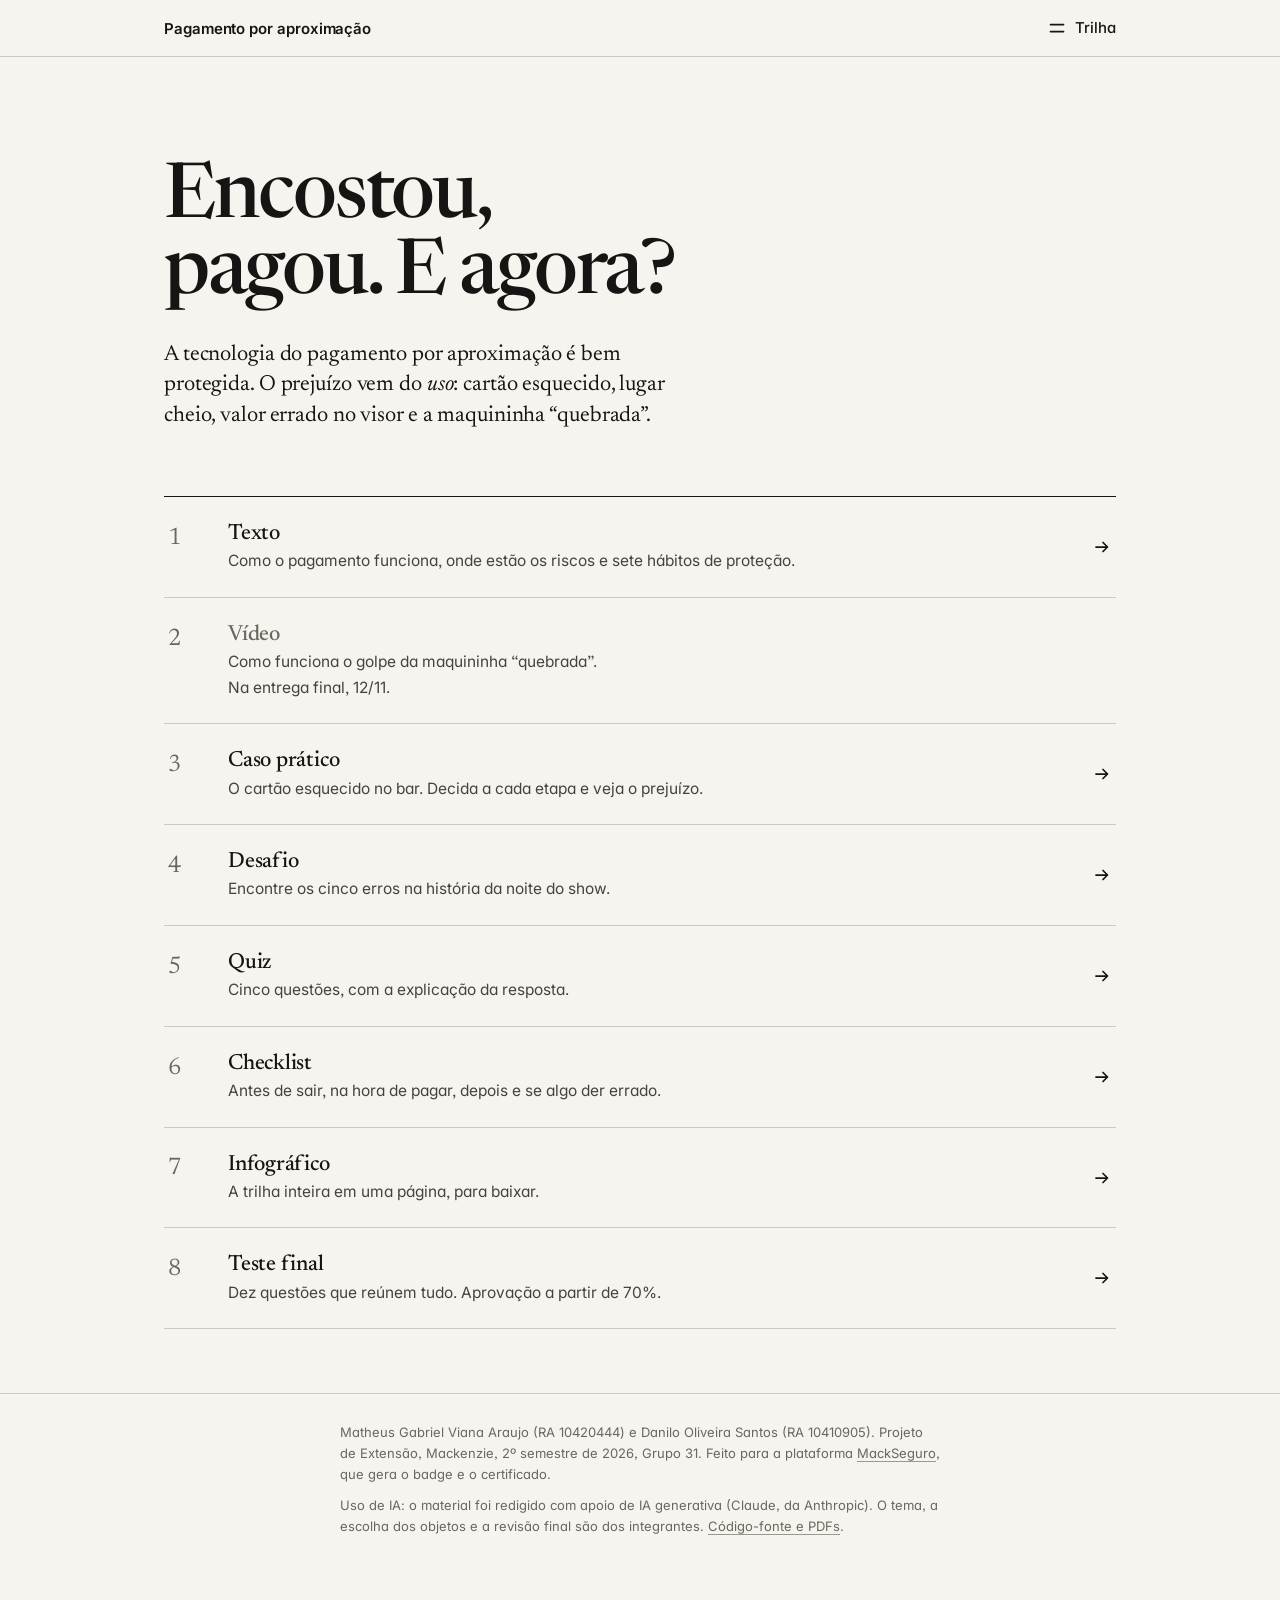
==== commit f53ab115: "Vídeo desativado na trilha até a entrega final (12/11)" ====
--- a/docs/index.html
+++ b/docs/index.html
@@ -21,7 +21,7 @@
 </section>
 <ol class="lista-trilha" aria-label="Trilha">
 <li><a href="texto.html"><span class="n">1</span><span><b>Texto</b><span class="d">Como o pagamento funciona, onde estão os riscos e sete hábitos de proteção.</span></span><svg class="ic" viewBox="0 0 20 20" width="20" height="20" fill="none" stroke="currentColor" stroke-width="1.75" stroke-linecap="round" stroke-linejoin="round" aria-hidden="true"><path d="M4 10h11M11 5.5l4.5 4.5-4.5 4.5"/></svg></a></li>
-<li><a href="video.html"><span class="n">2</span><span><b>Vídeo</b><span class="d">Como funciona o golpe da maquininha “quebrada”, com roteiro e animações.</span></span><svg class="ic" viewBox="0 0 20 20" width="20" height="20" fill="none" stroke="currentColor" stroke-width="1.75" stroke-linecap="round" stroke-linejoin="round" aria-hidden="true"><path d="M4 10h11M11 5.5l4.5 4.5-4.5 4.5"/></svg></a></li>
+<li><span class="off" aria-disabled="true"><span class="n">2</span><span><b>Vídeo</b><span class="d">Como funciona o golpe da maquininha “quebrada”.</span><span class="d">Na entrega final, 12/11.</span></span></span></li>
 <li><a href="caso-pratico.html"><span class="n">3</span><span><b>Caso prático</b><span class="d">O cartão esquecido no bar. Decida a cada etapa e veja o prejuízo.</span></span><svg class="ic" viewBox="0 0 20 20" width="20" height="20" fill="none" stroke="currentColor" stroke-width="1.75" stroke-linecap="round" stroke-linejoin="round" aria-hidden="true"><path d="M4 10h11M11 5.5l4.5 4.5-4.5 4.5"/></svg></a></li>
 <li><a href="desafio.html"><span class="n">4</span><span><b>Desafio</b><span class="d">Encontre os cinco erros na história da noite do show.</span></span><svg class="ic" viewBox="0 0 20 20" width="20" height="20" fill="none" stroke="currentColor" stroke-width="1.75" stroke-linecap="round" stroke-linejoin="round" aria-hidden="true"><path d="M4 10h11M11 5.5l4.5 4.5-4.5 4.5"/></svg></a></li>
 <li><a href="quiz.html"><span class="n">5</span><span><b>Quiz</b><span class="d">Cinco questões, com a explicação da resposta.</span></span><svg class="ic" viewBox="0 0 20 20" width="20" height="20" fill="none" stroke="currentColor" stroke-width="1.75" stroke-linecap="round" stroke-linejoin="round" aria-hidden="true"><path d="M4 10h11M11 5.5l4.5 4.5-4.5 4.5"/></svg></a></li>
--- a/docs/assets/style.css
+++ b/docs/assets/style.css
@@ -270,3 +270,11 @@
   .mito { background: none; border: 1px solid #999; }
 }
 [hidden] { display: none !important; }
+.off { display: grid; grid-template-columns: 2.25rem 1fr; gap: 12px; padding: 20px 4px; min-height: 72px; color: var(--tinta-3); cursor: not-allowed; user-select: none; }
+.off .n { font: 400 1.5rem/1 var(--serif); padding-top: .2em; }
+.off b { display: block; font: 500 1.375rem/1.2 var(--serif); }
+.off .d { display: block; font-size: .9688rem; line-height: 1.45; margin-top: 3px; }
+.off small { display: block; font-size: .8125rem; margin-top: 2px; }
+.menu .off { padding: 11px 12px; display: flex; gap: 14px; align-items: baseline; min-height: 44px; font-size: 1rem; }
+.menu .off .n { font: 500 .875rem var(--serif); padding: 0; width: 1.2em; }
+@media (min-width: 720px) { .lista-trilha .off { grid-template-columns: 3rem 1fr; padding: 24px 4px; } }
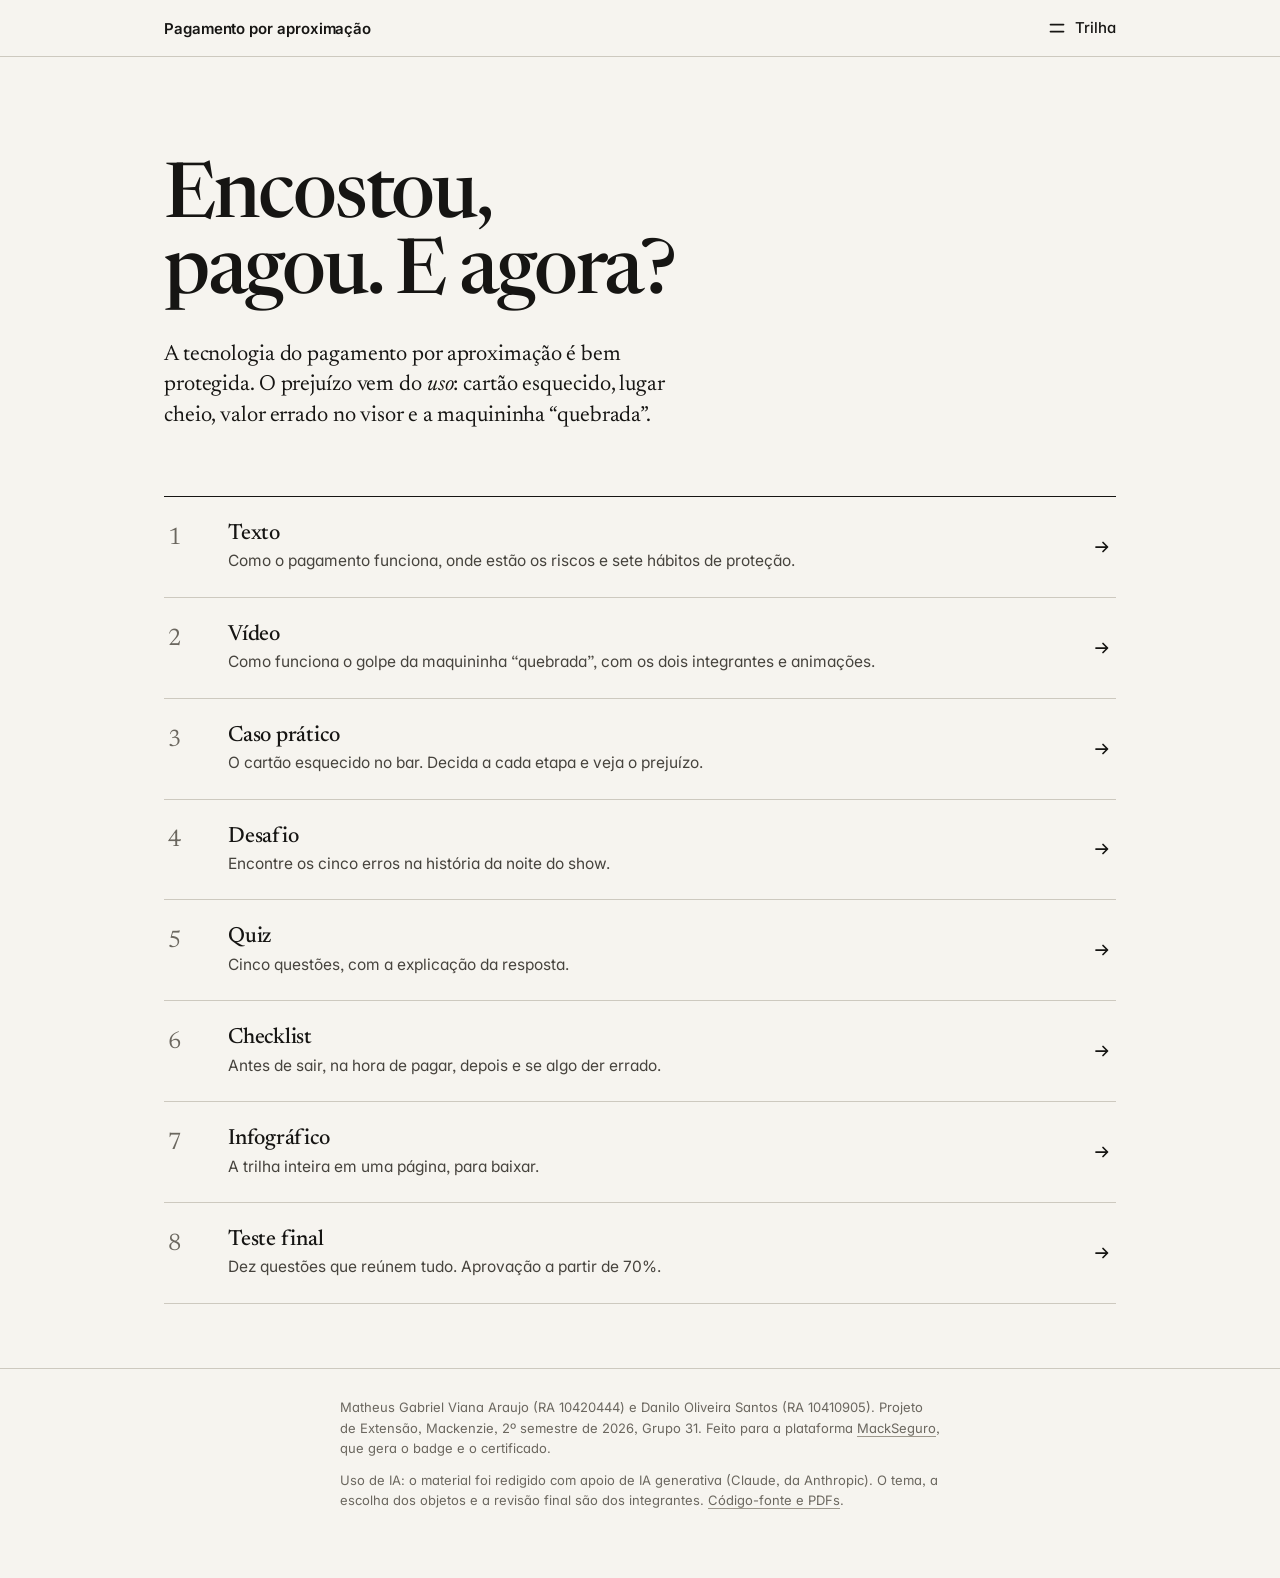
==== commit e56daa1c: "Site: vídeo final na trilha, com legenda, e respostas do formulário final" ====
--- a/docs/index.html
+++ b/docs/index.html
@@ -9,7 +9,7 @@
 <link rel="preconnect" href="https://fonts.googleapis.com">
 <link rel="preconnect" href="https://fonts.gstatic.com" crossorigin>
 <link href="https://fonts.googleapis.com/css2?family=Inter:wght@400;500;600&family=Newsreader:ital,opsz,wght@0,6..72,400..600;1,6..72,400..600&display=swap" rel="stylesheet">
-<link rel="stylesheet" href="assets/style.css">
+<link rel="stylesheet" href="assets/style.css?v=4">
 </head>
 <body>
 <a class="skip" href="#c">Ir para o conteúdo</a>
@@ -21,7 +21,7 @@
 </section>
 <ol class="lista-trilha" aria-label="Trilha">
 <li><a href="texto.html"><span class="n">1</span><span><b>Texto</b><span class="d">Como o pagamento funciona, onde estão os riscos e sete hábitos de proteção.</span></span><svg class="ic" viewBox="0 0 20 20" width="20" height="20" fill="none" stroke="currentColor" stroke-width="1.75" stroke-linecap="round" stroke-linejoin="round" aria-hidden="true"><path d="M4 10h11M11 5.5l4.5 4.5-4.5 4.5"/></svg></a></li>
-<li><span class="off" aria-disabled="true"><span class="n">2</span><span><b>Vídeo</b><span class="d">Como funciona o golpe da maquininha “quebrada”.</span><span class="d">Na entrega final, 12/11.</span></span></span></li>
+<li><a href="video.html"><span class="n">2</span><span><b>Vídeo</b><span class="d">Como funciona o golpe da maquininha “quebrada”, com os dois integrantes e animações.</span></span><svg class="ic" viewBox="0 0 20 20" width="20" height="20" fill="none" stroke="currentColor" stroke-width="1.75" stroke-linecap="round" stroke-linejoin="round" aria-hidden="true"><path d="M4 10h11M11 5.5l4.5 4.5-4.5 4.5"/></svg></a></li>
 <li><a href="caso-pratico.html"><span class="n">3</span><span><b>Caso prático</b><span class="d">O cartão esquecido no bar. Decida a cada etapa e veja o prejuízo.</span></span><svg class="ic" viewBox="0 0 20 20" width="20" height="20" fill="none" stroke="currentColor" stroke-width="1.75" stroke-linecap="round" stroke-linejoin="round" aria-hidden="true"><path d="M4 10h11M11 5.5l4.5 4.5-4.5 4.5"/></svg></a></li>
 <li><a href="desafio.html"><span class="n">4</span><span><b>Desafio</b><span class="d">Encontre os cinco erros na história da noite do show.</span></span><svg class="ic" viewBox="0 0 20 20" width="20" height="20" fill="none" stroke="currentColor" stroke-width="1.75" stroke-linecap="round" stroke-linejoin="round" aria-hidden="true"><path d="M4 10h11M11 5.5l4.5 4.5-4.5 4.5"/></svg></a></li>
 <li><a href="quiz.html"><span class="n">5</span><span><b>Quiz</b><span class="d">Cinco questões, com a explicação da resposta.</span></span><svg class="ic" viewBox="0 0 20 20" width="20" height="20" fill="none" stroke="currentColor" stroke-width="1.75" stroke-linecap="round" stroke-linejoin="round" aria-hidden="true"><path d="M4 10h11M11 5.5l4.5 4.5-4.5 4.5"/></svg></a></li>
@@ -30,6 +30,6 @@
 <li><a href="teste-final.html"><span class="n">8</span><span><b>Teste final</b><span class="d">Dez questões que reúnem tudo. Aprovação a partir de 70%.</span></span><svg class="ic" viewBox="0 0 20 20" width="20" height="20" fill="none" stroke="currentColor" stroke-width="1.75" stroke-linecap="round" stroke-linejoin="round" aria-hidden="true"><path d="M4 10h11M11 5.5l4.5 4.5-4.5 4.5"/></svg></a></li>
 </ol>
 </main>
-<script src="assets/nav.js"></script>
+<script src="assets/nav.js?v=4"></script>
 </body>
 </html>
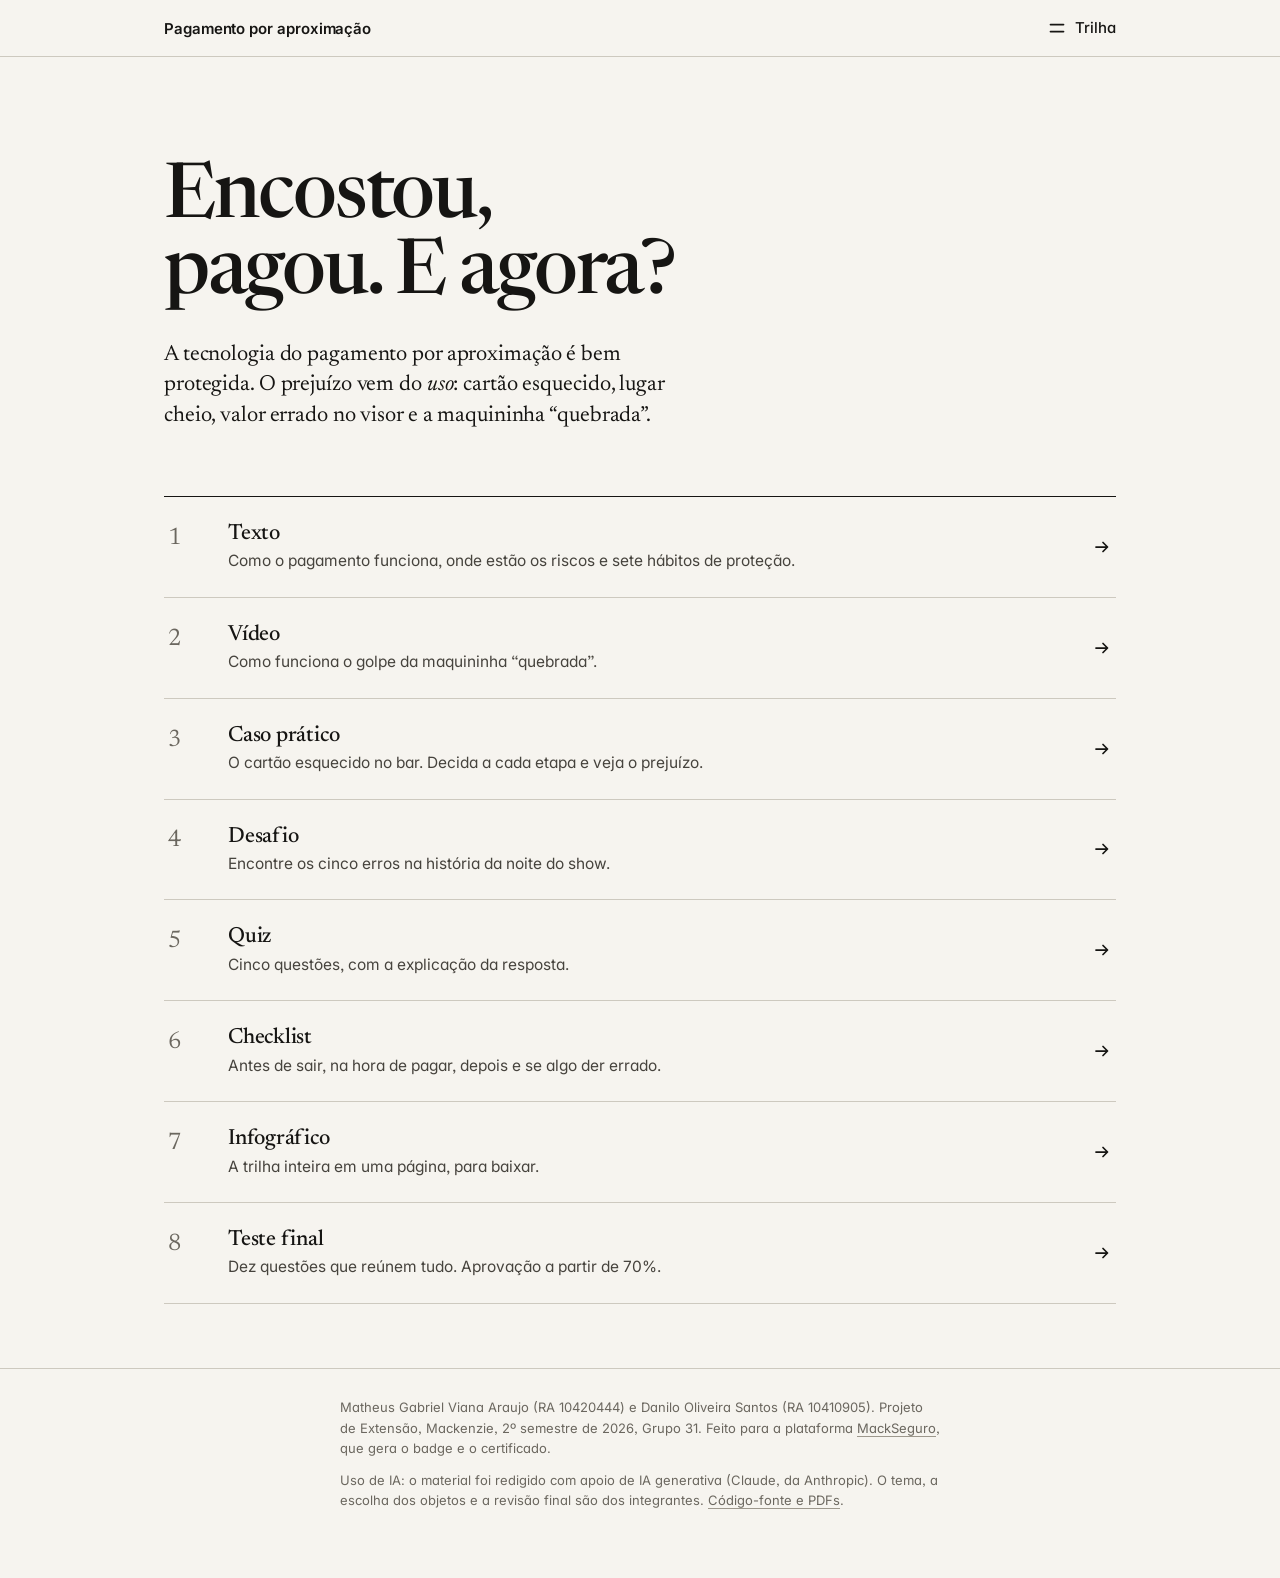
==== commit 1739df13: "Página do vídeo enxuta: só o vídeo" ====
--- a/docs/index.html
+++ b/docs/index.html
@@ -21,7 +21,7 @@
 </section>
 <ol class="lista-trilha" aria-label="Trilha">
 <li><a href="texto.html"><span class="n">1</span><span><b>Texto</b><span class="d">Como o pagamento funciona, onde estão os riscos e sete hábitos de proteção.</span></span><svg class="ic" viewBox="0 0 20 20" width="20" height="20" fill="none" stroke="currentColor" stroke-width="1.75" stroke-linecap="round" stroke-linejoin="round" aria-hidden="true"><path d="M4 10h11M11 5.5l4.5 4.5-4.5 4.5"/></svg></a></li>
-<li><a href="video.html"><span class="n">2</span><span><b>Vídeo</b><span class="d">Como funciona o golpe da maquininha “quebrada”, com os dois integrantes e animações.</span></span><svg class="ic" viewBox="0 0 20 20" width="20" height="20" fill="none" stroke="currentColor" stroke-width="1.75" stroke-linecap="round" stroke-linejoin="round" aria-hidden="true"><path d="M4 10h11M11 5.5l4.5 4.5-4.5 4.5"/></svg></a></li>
+<li><a href="video.html"><span class="n">2</span><span><b>Vídeo</b><span class="d">Como funciona o golpe da maquininha “quebrada”.</span></span><svg class="ic" viewBox="0 0 20 20" width="20" height="20" fill="none" stroke="currentColor" stroke-width="1.75" stroke-linecap="round" stroke-linejoin="round" aria-hidden="true"><path d="M4 10h11M11 5.5l4.5 4.5-4.5 4.5"/></svg></a></li>
 <li><a href="caso-pratico.html"><span class="n">3</span><span><b>Caso prático</b><span class="d">O cartão esquecido no bar. Decida a cada etapa e veja o prejuízo.</span></span><svg class="ic" viewBox="0 0 20 20" width="20" height="20" fill="none" stroke="currentColor" stroke-width="1.75" stroke-linecap="round" stroke-linejoin="round" aria-hidden="true"><path d="M4 10h11M11 5.5l4.5 4.5-4.5 4.5"/></svg></a></li>
 <li><a href="desafio.html"><span class="n">4</span><span><b>Desafio</b><span class="d">Encontre os cinco erros na história da noite do show.</span></span><svg class="ic" viewBox="0 0 20 20" width="20" height="20" fill="none" stroke="currentColor" stroke-width="1.75" stroke-linecap="round" stroke-linejoin="round" aria-hidden="true"><path d="M4 10h11M11 5.5l4.5 4.5-4.5 4.5"/></svg></a></li>
 <li><a href="quiz.html"><span class="n">5</span><span><b>Quiz</b><span class="d">Cinco questões, com a explicação da resposta.</span></span><svg class="ic" viewBox="0 0 20 20" width="20" height="20" fill="none" stroke="currentColor" stroke-width="1.75" stroke-linecap="round" stroke-linejoin="round" aria-hidden="true"><path d="M4 10h11M11 5.5l4.5 4.5-4.5 4.5"/></svg></a></li>
